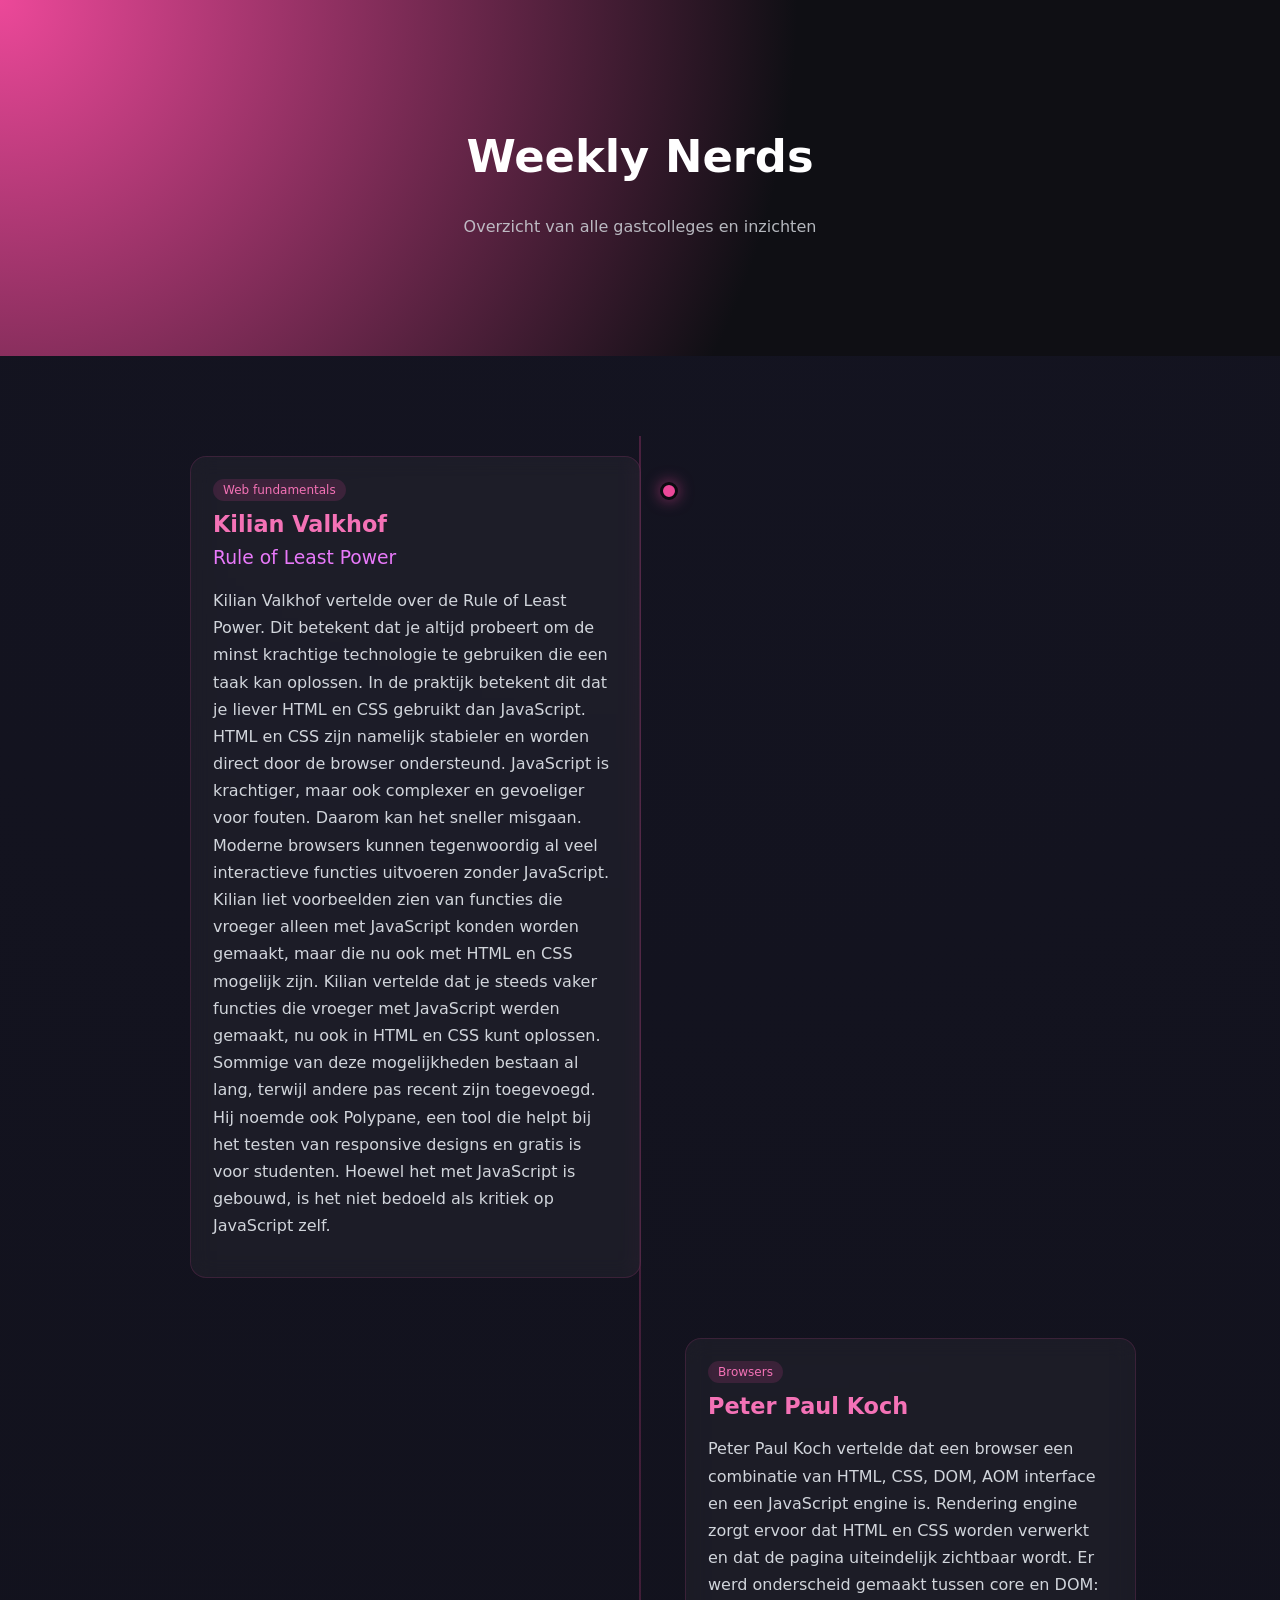
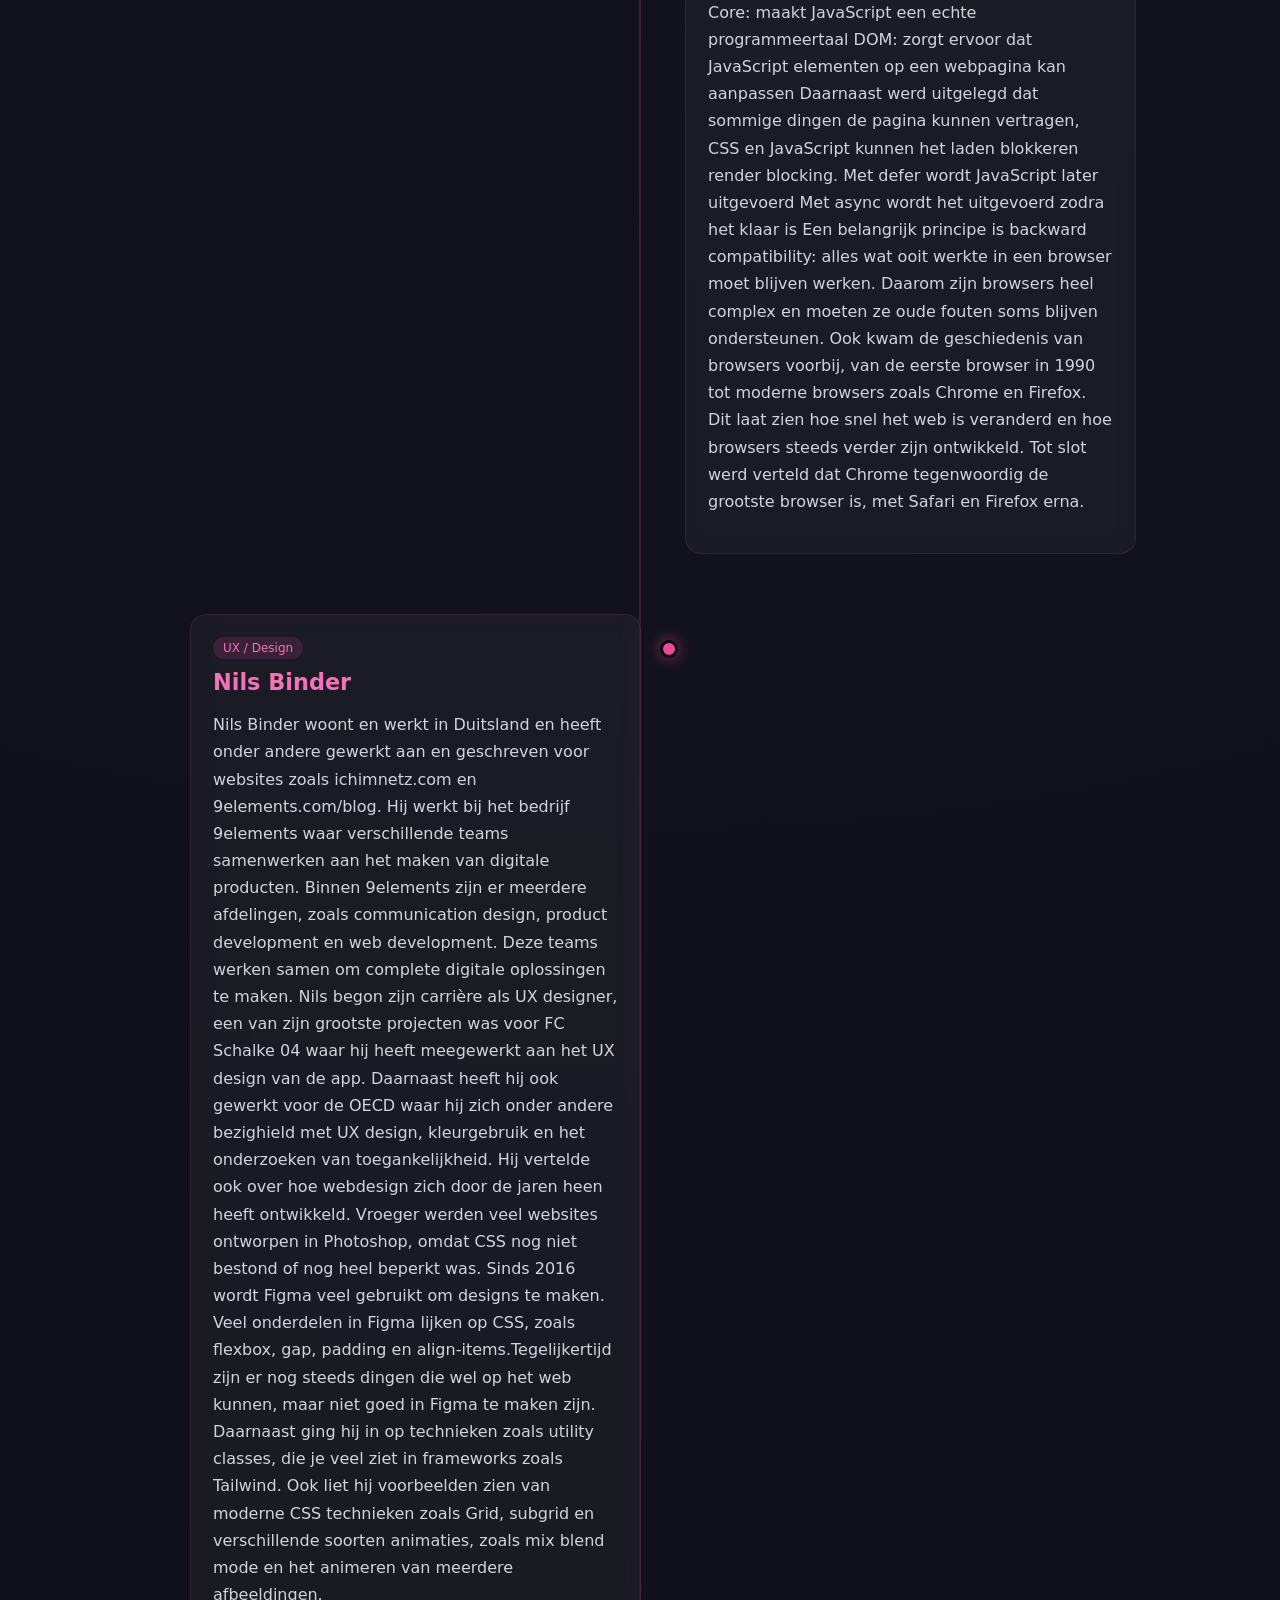
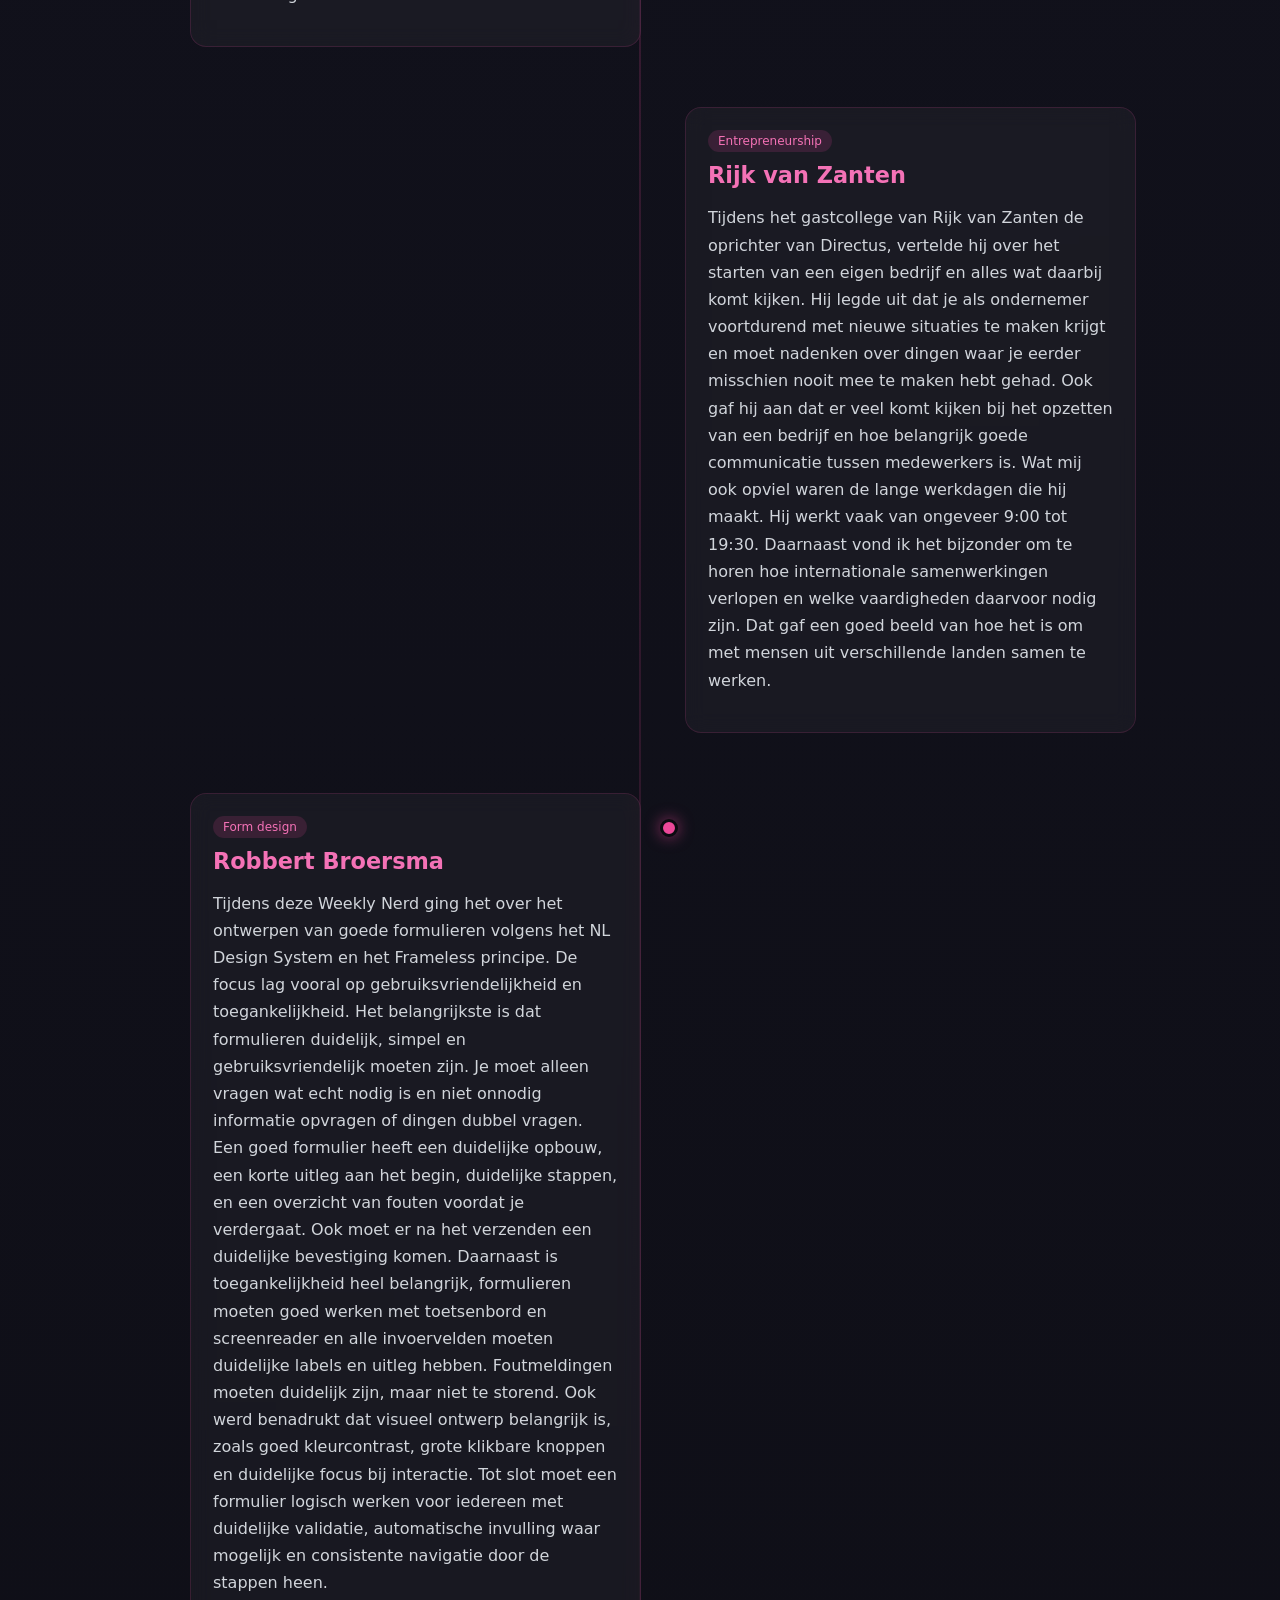
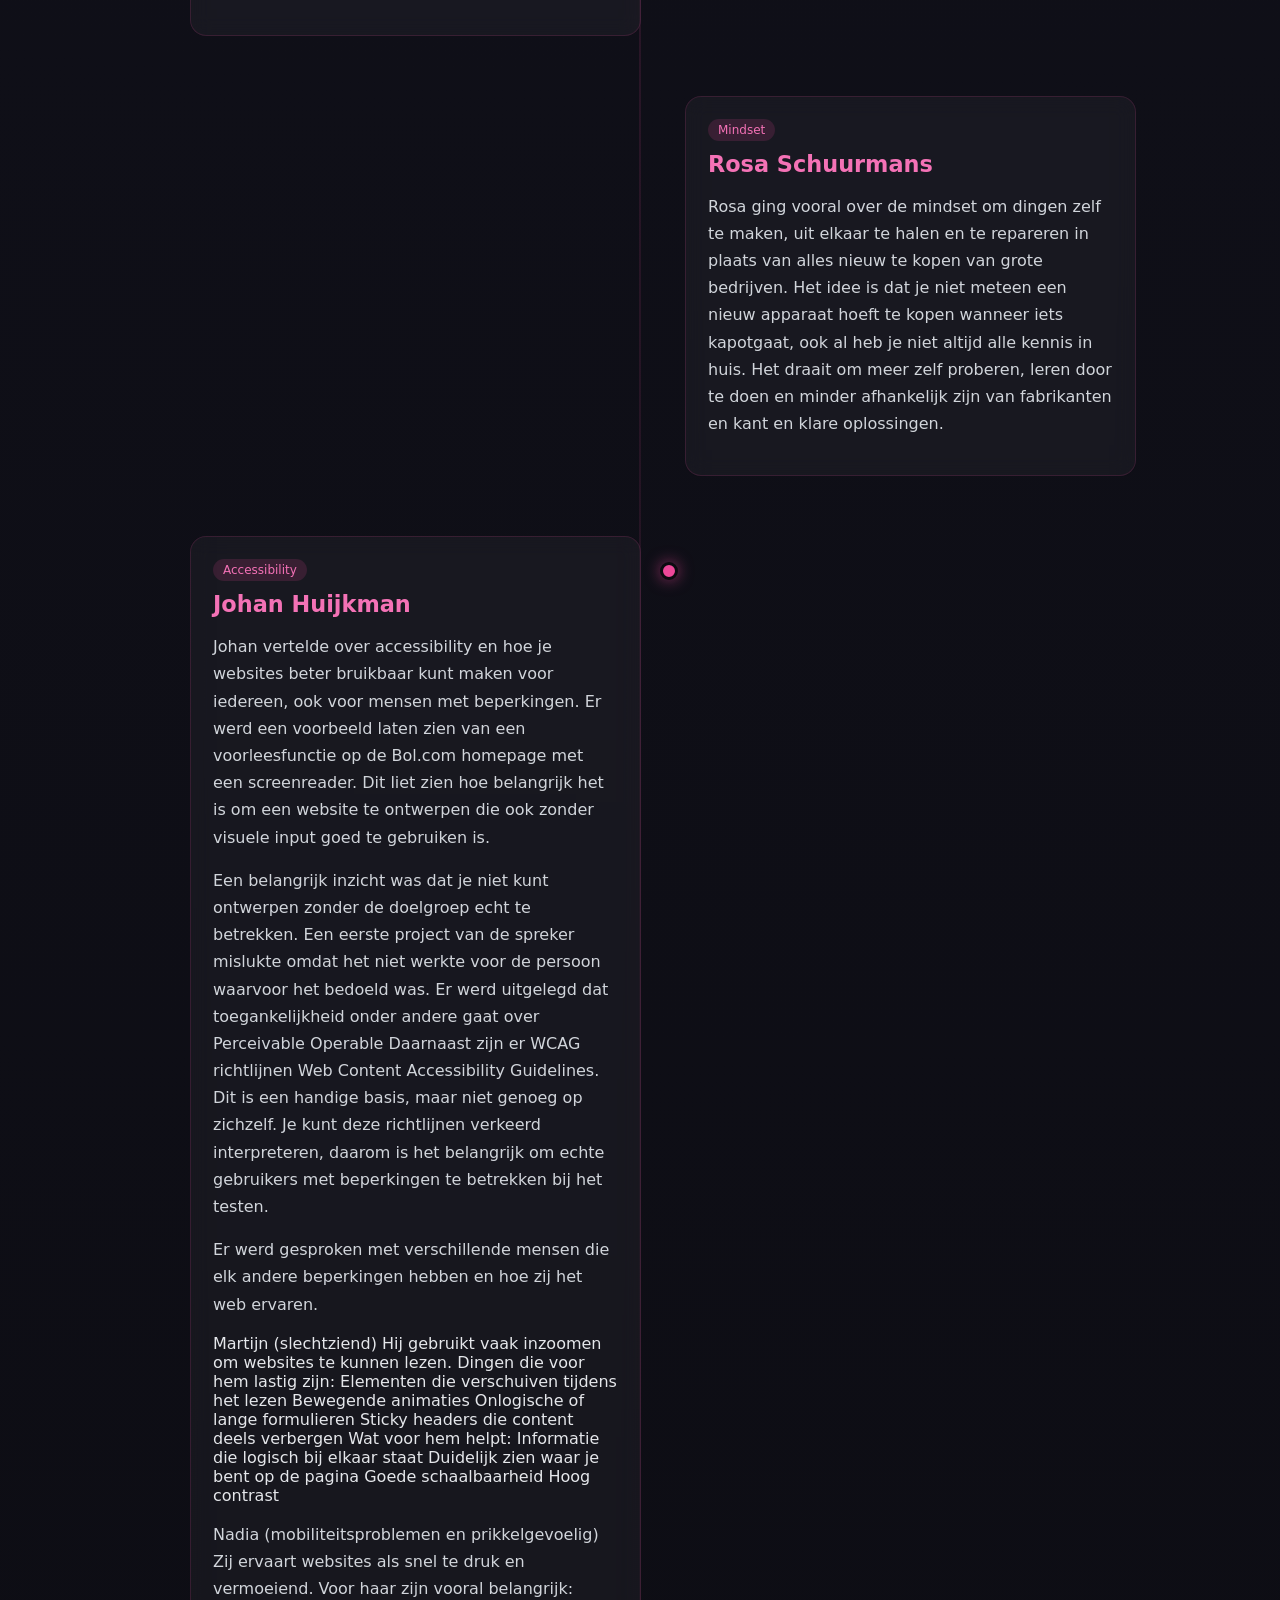
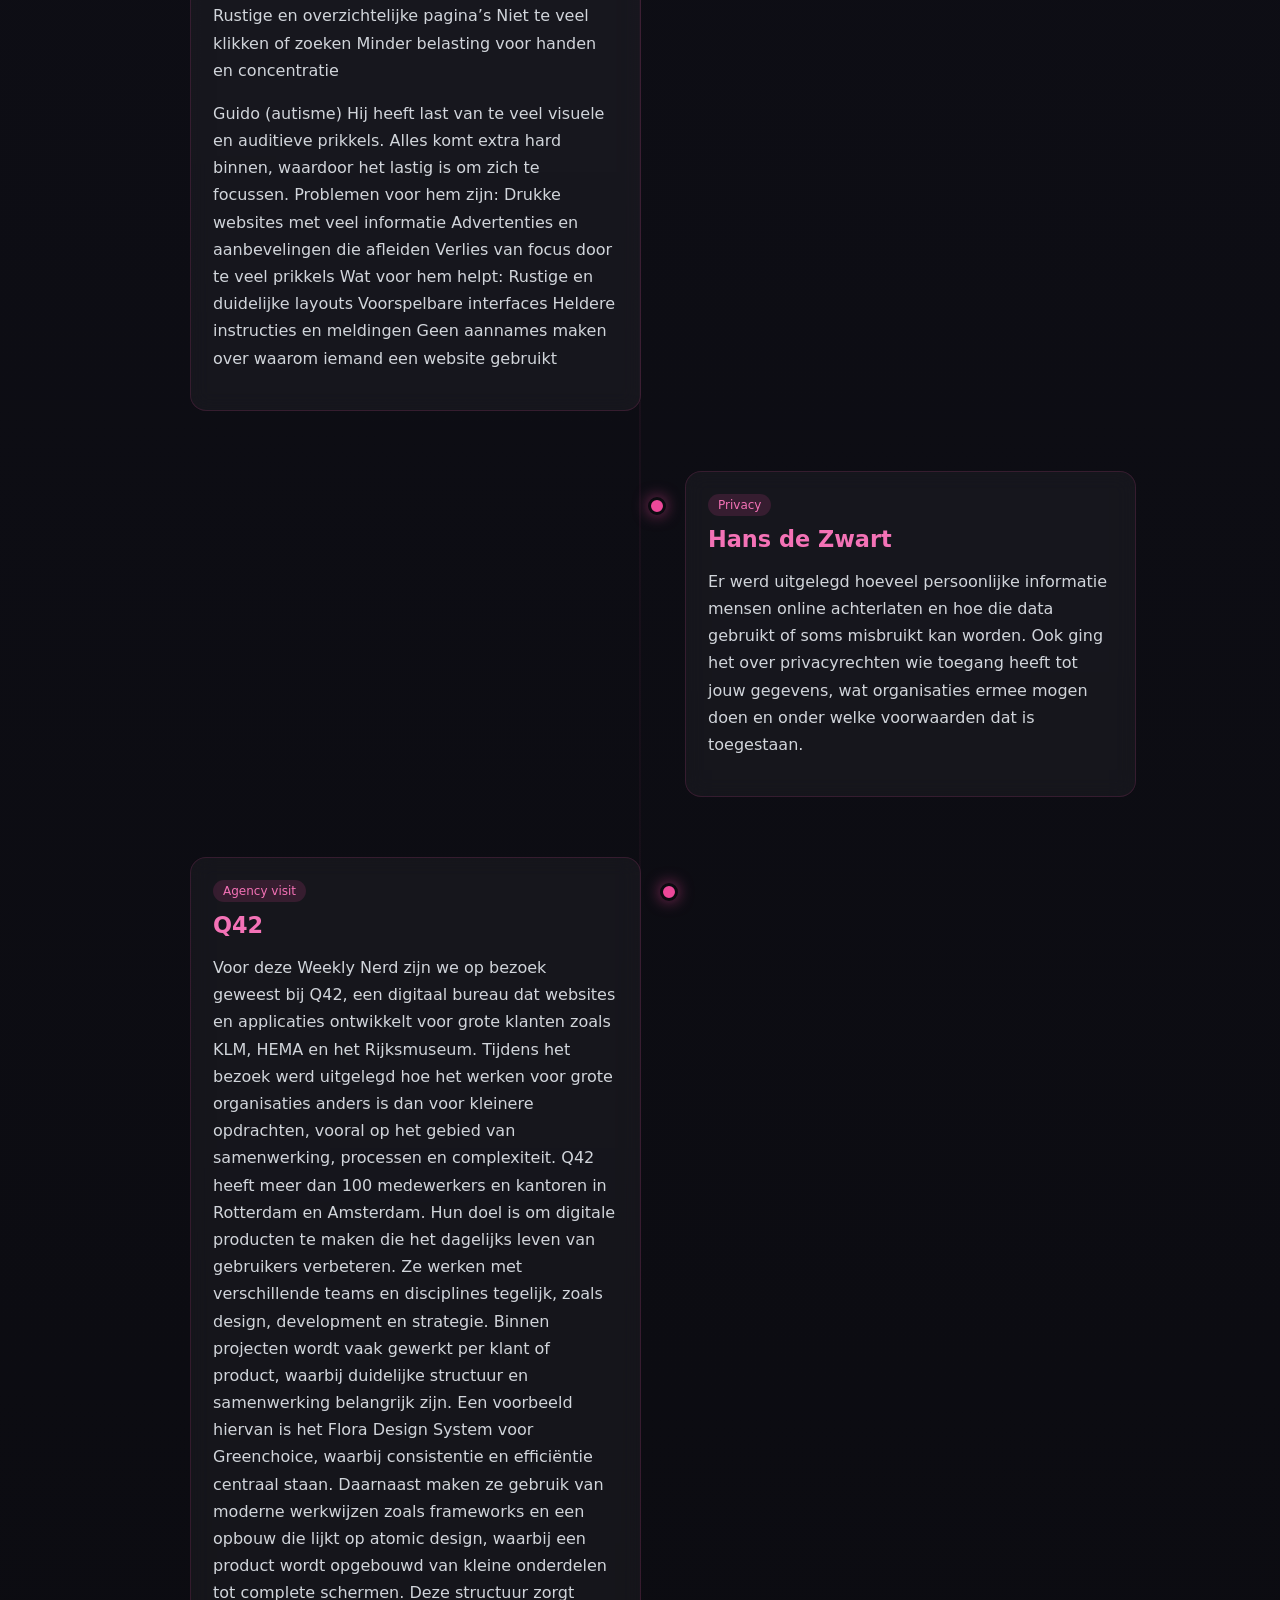
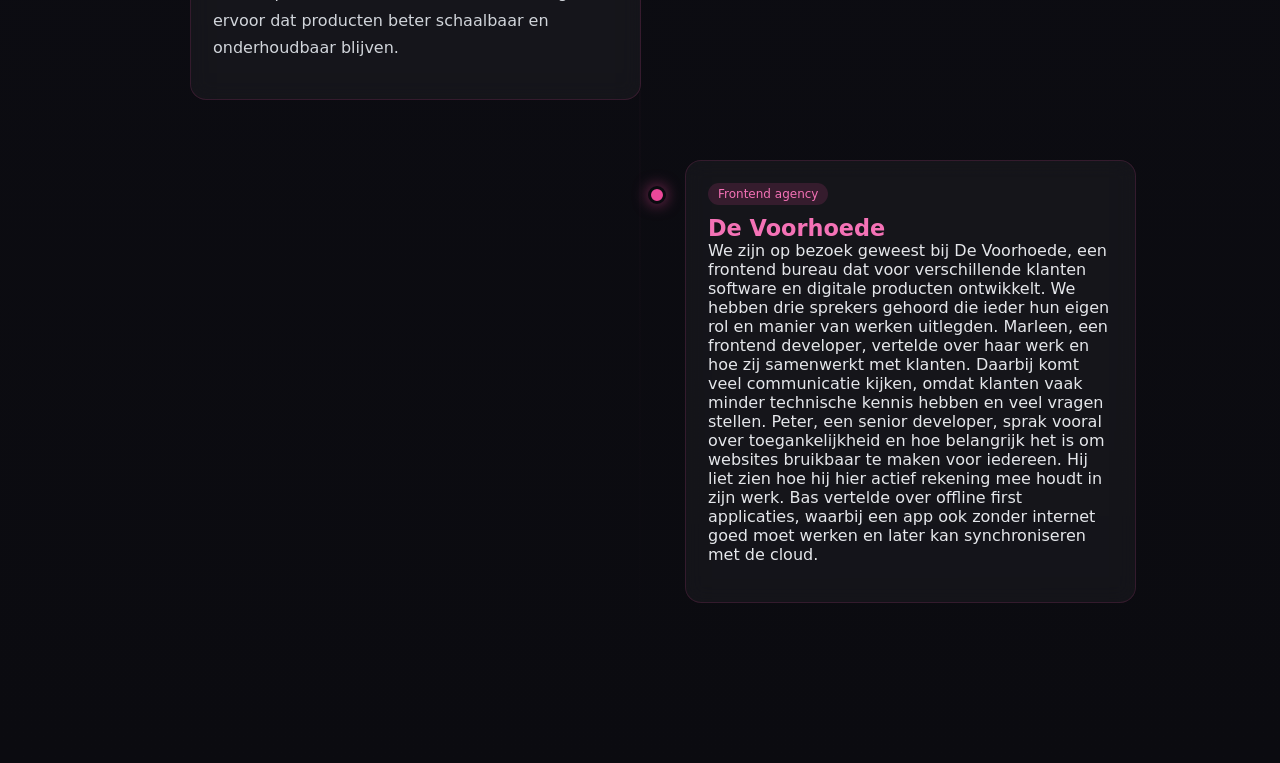
==== weeklynerds.html @ a2fa731a "Add files via upload" ====
<!DOCTYPE html>
<html lang="nl">

<head>
    <meta charset="UTF-8">
    <meta name="author" content="Aya Alnabelsi">
    <meta name="viewport" content="width=device-width, initial-scale=1.0">
    <title>Weekly Nerd</title>
    <link href="weeklynerd.css" rel="stylesheet">
</head>

<body>

    <header class="hero">
        <h1>Weekly Nerds</h1>
        <p>Overzicht van alle gastcolleges en inzichten</p>
    </header>

    <main>

        <section class="timeline">

            <article class="talk">
                <span class="tag">Web fundamentals</span>
                <h2>Kilian Valkhof</h2>
                <h3>Rule of Least Power</h3>
                <p>
                    Kilian Valkhof vertelde over de Rule of Least Power. Dit betekent

                    dat je altijd probeert om de minst krachtige technologie te gebruiken die een taak kan
                    oplossen. In de

                    praktijk betekent dit dat je liever HTML en CSS gebruikt dan JavaScript.



                    HTML en CSS zijn namelijk stabieler en worden direct door de browser ondersteund. JavaScript
                    is

                    krachtiger, maar ook complexer en gevoeliger voor fouten. Daarom kan het sneller misgaan.
                    Moderne

                    browsers kunnen tegenwoordig al veel interactieve functies uitvoeren zonder JavaScript.


                    Kilian liet voorbeelden zien van functies die vroeger alleen met JavaScript konden

                    worden gemaakt, maar die nu ook met HTML en CSS mogelijk zijn.


                    Kilian vertelde dat je steeds vaker functies die vroeger met JavaScript werden gemaakt, nu
                    ook in HTML

                    en CSS kunt oplossen. Sommige van deze mogelijkheden bestaan al lang, terwijl andere pas
                    recent zijn
                    toegevoegd.


                    Hij noemde ook Polypane, een tool die helpt bij het testen van responsive designs en gratis
                    is voor

                    studenten. Hoewel het met JavaScript is gebouwd, is het niet bedoeld als kritiek op
                    JavaScript zelf.
                </p>
            </article>

            <article class="talk">
                <span class="tag">Browsers</span>
                <h2>Peter Paul Koch</h2>
                <p>
                    Peter Paul Koch vertelde dat een browser een combinatie van HTML, CSS, DOM, AOM interface en
                    een
                    JavaScript engine is.

                    Rendering engine zorgt ervoor dat HTML en CSS worden verwerkt en dat de pagina uiteindelijk
                    zichtbaar
                    wordt.

                    Er werd onderscheid gemaakt tussen core en DOM:
                    Core: maakt JavaScript een echte programmeertaal
                    DOM: zorgt ervoor dat JavaScript elementen op een webpagina kan aanpassen


                    Daarnaast werd uitgelegd dat sommige dingen de pagina kunnen vertragen,
                    CSS en JavaScript kunnen het laden blokkeren render blocking.

                    Met defer wordt JavaScript later uitgevoerd

                    Met async wordt het uitgevoerd zodra het klaar is

                    Een belangrijk principe is backward compatibility: alles wat ooit werkte in een browser moet
                    blijven
                    werken. Daarom zijn browsers heel complex en moeten ze oude fouten soms blijven
                    ondersteunen.

                    Ook kwam de geschiedenis van browsers voorbij, van de eerste browser in 1990 tot moderne
                    browsers zoals
                    Chrome en Firefox. Dit laat zien hoe snel het web is veranderd en hoe browsers steeds verder
                    zijn
                    ontwikkeld.

                    Tot slot werd verteld dat Chrome tegenwoordig de grootste browser is, met Safari en Firefox
                    erna.
                </p>

        
            </article>

            <article class="talk">
                <span class="tag">UX / Design</span>
                <h2>Nils Binder</h2>

                <p>
                    Nils Binder woont en werkt in Duitsland en heeft onder andere gewerkt aan en geschreven voor
                    websites
                    zoals ichimnetz.com en 9elements.com/blog. Hij werkt bij het bedrijf 9elements waar
                    verschillende teams
                    samenwerken aan het maken van digitale producten.

                    Binnen 9elements zijn er meerdere afdelingen, zoals communication design, product
                    development en web
                    development. Deze teams werken samen om complete digitale oplossingen te maken.

                    Nils begon zijn carrière als UX designer, een van zijn grootste projecten was voor FC
                    Schalke 04 waar
                    hij heeft meegewerkt aan het UX design van de app. Daarnaast heeft hij ook gewerkt voor de
                    OECD waar
                    hij zich onder andere bezighield met UX design, kleurgebruik en het onderzoeken van
                    toegankelijkheid.

                    Hij vertelde ook over hoe webdesign zich door de jaren heen heeft ontwikkeld. Vroeger werden
                    veel
                    websites ontworpen in Photoshop, omdat CSS nog niet bestond of nog heel beperkt was.

                    Sinds 2016 wordt Figma veel gebruikt om designs te maken. Veel onderdelen in Figma lijken op
                    CSS, zoals
                    flexbox, gap, padding en align-items.Tegelijkertijd zijn er nog steeds dingen die wel op het
                    web
                    kunnen, maar niet goed in Figma te maken zijn.

                    Daarnaast ging hij in op technieken zoals utility classes, die je veel ziet in frameworks
                    zoals
                    Tailwind. Ook liet hij voorbeelden zien van moderne CSS technieken zoals Grid, subgrid en
                    verschillende
                    soorten animaties, zoals mix blend mode en het animeren van meerdere afbeeldingen.
                </p>
            </article>

            <article class="talk">
                <span class="tag">Entrepreneurship</span>
                <h2>Rijk van Zanten</h2>
                <p>
                    Tijdens het gastcollege van Rijk van Zanten de oprichter van Directus, vertelde hij over het
                    starten
                    van een eigen bedrijf en alles wat daarbij komt kijken. Hij legde uit dat je als ondernemer
                    voortdurend
                    met nieuwe situaties te maken krijgt en moet nadenken over dingen waar je eerder misschien
                    nooit mee te
                    maken hebt gehad. Ook gaf hij aan dat er veel komt kijken bij het opzetten van een bedrijf
                    en hoe
                    belangrijk goede communicatie tussen medewerkers is.

                    Wat mij ook opviel waren de lange werkdagen die hij maakt. Hij werkt vaak van ongeveer 9:00
                    tot 19:30.
                    Daarnaast vond ik het bijzonder om te horen hoe internationale samenwerkingen verlopen en
                    welke
                    vaardigheden daarvoor nodig zijn. Dat gaf een goed beeld van hoe het is om met mensen uit
                    verschillende
                    landen samen te werken.
                </p>

        
            </article>

            <article class="talk">
                <span class="tag">Form design</span>
                <h2>Robbert Broersma</h2>

                <p>
                    Tijdens deze Weekly Nerd ging het over het ontwerpen van goede formulieren volgens het NL
                    Design System
                    en het Frameless principe. De focus lag vooral op gebruiksvriendelijkheid en
                    toegankelijkheid.


                    Het belangrijkste is dat formulieren duidelijk, simpel en gebruiksvriendelijk moeten zijn.
                    Je moet
                    alleen vragen wat echt nodig is en niet onnodig informatie opvragen of dingen dubbel vragen.

                    Een goed formulier heeft een duidelijke opbouw, een korte uitleg aan het begin, duidelijke
                    stappen, en
                    een overzicht van fouten voordat je verdergaat. Ook moet er na het verzenden een duidelijke
                    bevestiging
                    komen.

                    Daarnaast is toegankelijkheid heel belangrijk, formulieren moeten goed werken met
                    toetsenbord en
                    screenreader en alle invoervelden moeten duidelijke labels en uitleg hebben. Foutmeldingen
                    moeten
                    duidelijk zijn, maar niet te storend.

                    Ook werd benadrukt dat visueel ontwerp belangrijk is, zoals goed kleurcontrast, grote
                    klikbare knoppen
                    en duidelijke focus bij interactie.

                    Tot slot moet een formulier logisch werken voor iedereen met duidelijke validatie,
                    automatische
                    invulling waar mogelijk en consistente navigatie door de stappen heen.

                </p>

        
            </article>

            <article class="talk">
                <span class="tag">Mindset</span>
                <h2>Rosa Schuurmans</h2>
                <p>
                    Rosa ging vooral over de mindset om dingen zelf te maken, uit elkaar te halen en te
                    repareren in plaats
                    van alles nieuw te kopen van grote bedrijven. Het idee is dat je niet meteen een nieuw
                    apparaat hoeft te
                    kopen wanneer iets kapotgaat, ook al heb je niet altijd alle kennis in huis.

                    Het draait om meer zelf proberen, leren door te doen en minder afhankelijk zijn van
                    fabrikanten en
                    kant en klare oplossingen.
                </p>

        
            </article>

            <article class="talk">
                <span class="tag">Accessibility</span>
                <h2>Johan Huijkman</h2>
                <p>
                    Johan vertelde over accessibility en hoe je websites beter bruikbaar kunt
                    maken voor iedereen, ook voor mensen met beperkingen.

                    Er werd een voorbeeld laten zien van een voorleesfunctie op de Bol.com homepage met een
                    screenreader.

                    Dit liet zien hoe belangrijk het is om een website te ontwerpen die ook zonder visuele input
                    goed te
                    gebruiken is.
                <p>
                    Een belangrijk inzicht was dat je niet kunt ontwerpen zonder de doelgroep echt te betrekken.
                    Een eerste
                    project van de spreker mislukte omdat het niet werkte voor de persoon waarvoor het bedoeld
                    was.


                    Er werd uitgelegd dat toegankelijkheid onder andere gaat over
                    Perceivable
                    Operable
                    Daarnaast zijn er WCAG richtlijnen Web Content Accessibility Guidelines. Dit is een handige
                    basis,
                    maar niet genoeg op zichzelf. Je kunt deze richtlijnen verkeerd interpreteren, daarom is het
                    belangrijk
                    om echte gebruikers met beperkingen te betrekken bij het testen.
                </p>

                <p>
                    Er werd gesproken met verschillende mensen die elk andere beperkingen hebben en hoe zij het
                    web ervaren.

                </p>


                Martijn (slechtziend)
                Hij gebruikt vaak inzoomen om websites te kunnen lezen. Dingen die voor hem lastig zijn:
                Elementen die verschuiven tijdens het lezen
                Bewegende animaties
                Onlogische of lange formulieren
                Sticky headers die content deels verbergen

                Wat voor hem helpt:
                Informatie die logisch bij elkaar staat
                Duidelijk zien waar je bent op de pagina
                Goede schaalbaarheid
                Hoog contrast
                </p>

                <p>
                    Nadia (mobiliteitsproblemen en prikkelgevoelig)
                    Zij ervaart websites als snel te druk en vermoeiend. Voor haar zijn vooral belangrijk:
                    Rustige en overzichtelijke pagina’s
                    Niet te veel klikken of zoeken
                    Minder belasting voor handen en concentratie
                </p>
                <p>
                    Guido (autisme)
                    Hij heeft last van te veel visuele en auditieve prikkels. Alles komt extra hard binnen,
                    waardoor het
                    lastig is om zich te focussen.
                    Problemen voor hem zijn:
                    Drukke websites met veel informatie
                    Advertenties en aanbevelingen die afleiden
                    Verlies van focus door te veel prikkels
                    Wat voor hem helpt:
                    Rustige en duidelijke layouts
                    Voorspelbare interfaces
                    Heldere instructies en meldingen
                    Geen aannames maken over waarom iemand een website gebruikt
                </p>
            </article>

            <article class="talk">
                <span class="tag">Privacy</span>
                <h2>Hans de Zwart</h2>
                <p>
                    Er werd uitgelegd hoeveel persoonlijke informatie mensen online achterlaten en hoe die data
                    gebruikt of
                    soms misbruikt kan worden.

                    Ook ging het over privacyrechten wie toegang heeft tot jouw gegevens, wat organisaties ermee
                    mogen doen
                    en onder welke voorwaarden dat is toegestaan.
                </p>

             
            </article>

            <article class="talk">
                <span class="tag">Agency visit</span>
                <h2>Q42</h2>
                <p>
                    Voor deze Weekly Nerd zijn we op bezoek geweest bij Q42, een digitaal bureau dat websites en
                    applicaties
                    ontwikkelt voor grote klanten zoals KLM, HEMA en het Rijksmuseum. Tijdens het bezoek werd
                    uitgelegd hoe
                    het werken voor grote organisaties anders is dan voor kleinere opdrachten, vooral op het
                    gebied van
                    samenwerking, processen en complexiteit.

                    Q42 heeft meer dan 100 medewerkers en kantoren in Rotterdam en Amsterdam. Hun doel is om
                    digitale
                    producten te maken die het dagelijks leven van gebruikers verbeteren.

                    Ze werken met verschillende teams en disciplines tegelijk, zoals design, development en
                    strategie.
                    Binnen projecten wordt vaak gewerkt per klant of product, waarbij duidelijke structuur en
                    samenwerking
                    belangrijk zijn. Een voorbeeld hiervan is het Flora Design System voor Greenchoice, waarbij
                    consistentie
                    en efficiëntie centraal staan.

                    Daarnaast maken ze gebruik van moderne werkwijzen zoals frameworks en een opbouw die lijkt
                    op atomic
                    design, waarbij een product wordt opgebouwd van kleine onderdelen tot complete schermen.
                    Deze structuur
                    zorgt ervoor dat producten beter schaalbaar en onderhoudbaar blijven.
                </p>

            </article>

            <article class="talk">
                <span class="tag">Frontend agency</span>
                <h2>De Voorhoede</h2>
                We zijn op bezoek geweest bij De Voorhoede, een frontend bureau dat voor verschillende klanten
                software en digitale producten ontwikkelt.

                We hebben drie sprekers gehoord die ieder hun eigen rol en manier van werken uitlegden. Marleen,
                een frontend developer, vertelde over haar werk en hoe zij samenwerkt met klanten. Daarbij komt
                veel communicatie kijken, omdat klanten vaak minder technische kennis hebben en veel vragen
                stellen.

                Peter, een senior developer, sprak vooral over toegankelijkheid en hoe belangrijk het is om
                websites bruikbaar te maken voor iedereen. Hij liet zien hoe hij hier actief rekening mee houdt
                in zijn werk.

                Bas vertelde over offline first applicaties, waarbij een app ook zonder internet goed moet
                werken en later kan synchroniseren met de cloud.
                </p>

            
            </article>

        </section>

    </main>

</body>

</html>
---- weeklynerd.css ----
/* ========== BASE RESET ========== */
body {
    margin: 0;
    font-family: system-ui, sans-serif;

    /* 🔥 zelfde dark background als homepage */
    background: radial-gradient(circle at top, #141421, #0b0b10);
    color: #e5e7eb;
}

/* ========== HERO ========== */
.hero {
    text-align: center;
    padding: 100px 20px;

    /* 🔥 zelfde pink glow gradient */
    background: radial-gradient(circle at top left, #ec4899, #0f0f14 60%);
    color: white;
}

.hero h1 {
    font-size: 2.8rem;
}

.hero p {
    opacity: 0.85;
}

/* ========== TIMELINE WRAPPER ========== */
.timeline {
    position: relative;
    max-width: 900px;
    margin: 80px auto;
    padding: 20px;
}

/* centrale lijn (zelfde stijl als homepage) */
.timeline::before {
    content: "";
    position: absolute;
    left: 50%;
    top: 0;
    width: 2px;

    background: linear-gradient(#ec4899, transparent);
    transform: translateX(-50%);
    opacity: 0.25;

    height: 100%;
}

/* ========== TALK CARD ========== */
.talk {
    position: relative;
    width: 45%;
    padding: 22px;
    margin-bottom: 60px;

    /* 🔥 dark glass card */
    background: rgba(255, 255, 255, 0.04);
    border: 1px solid rgba(236, 72, 153, 0.15);
    border-radius: 16px;

    backdrop-filter: blur(10px);

    transition: transform 0.3s ease, box-shadow 0.3s ease;
}

/* hover effect (zelfde vibe als homepage cards) */
.talk:hover {
    transform: translateY(-8px) scale(1.01);
    box-shadow: 0 20px 50px rgba(236, 72, 153, 0.15);
}

/* links/rechts layout blijft */
.talk:nth-child(odd) {
    left: 0;
}

.talk:nth-child(even) {
    left: 55%;
}

/* ========== DOT OP TIMELINE ========== */
.talk::before {
    content: "";
    position: absolute;
    top: 25px;
    width: 12px;
    height: 12px;

    background: #ec4899;
    border-radius: 50%;
    border: 3px solid #0b0b10;
    box-shadow: 0 0 15px rgba(236, 72, 153, 0.6);
}

.talk:nth-child(odd)::before {
    right: -38px;
}

.talk:nth-child(even)::before {
    left: -38px;
}

/* ========== TAG ========== */
.tag {
    display: inline-block;
    font-size: 12px;
    padding: 4px 10px;

    border-radius: 999px;
    background: rgba(236, 72, 153, 0.15);
    color: #f472b6;

    margin-bottom: 10px;
}

/* ========== TITELS ========== */
h2 {
    margin: 0;
    color: #f472b6;
    font-size: 1.4rem;
}

h3 {
    margin-top: 10px;
    font-weight: 500;
    color: #e879f9;
}

/* ========== TEXT ========== */
p {
    color: #d1d5db;
    line-height: 1.7;
}
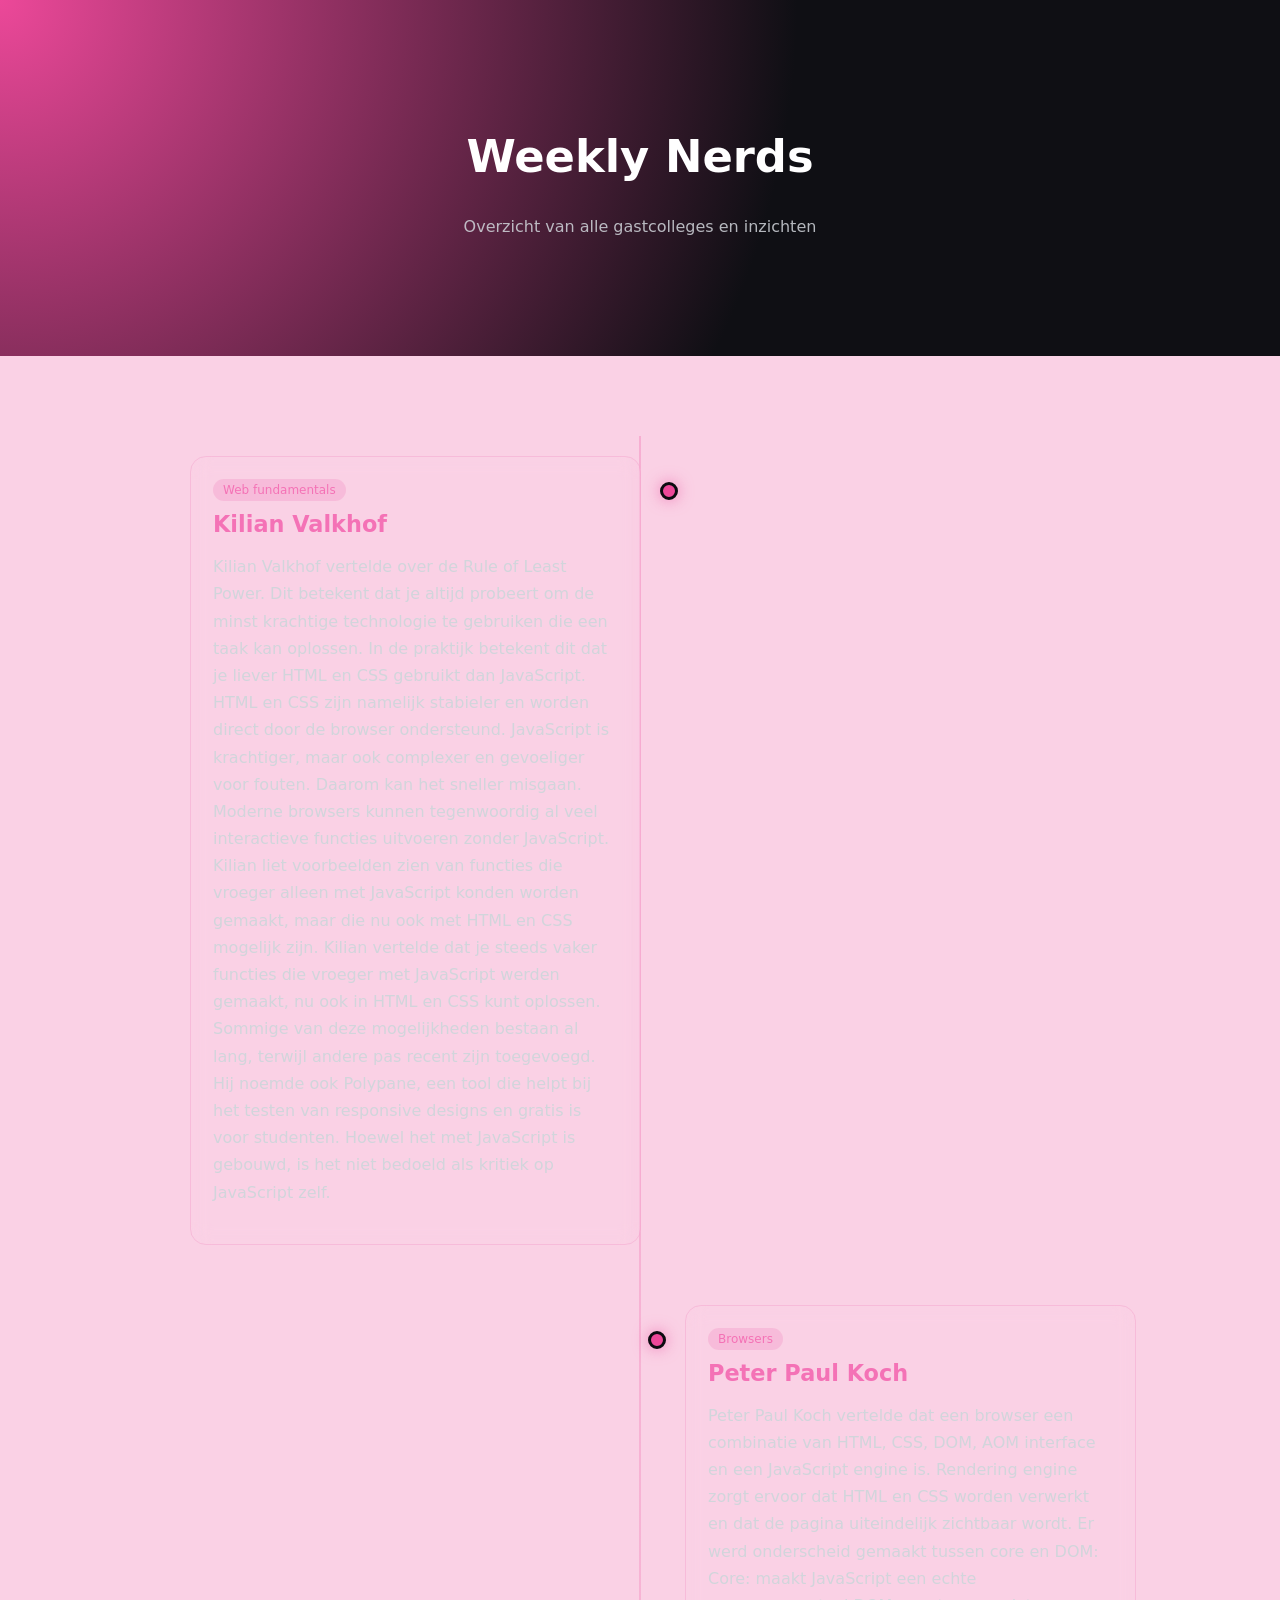
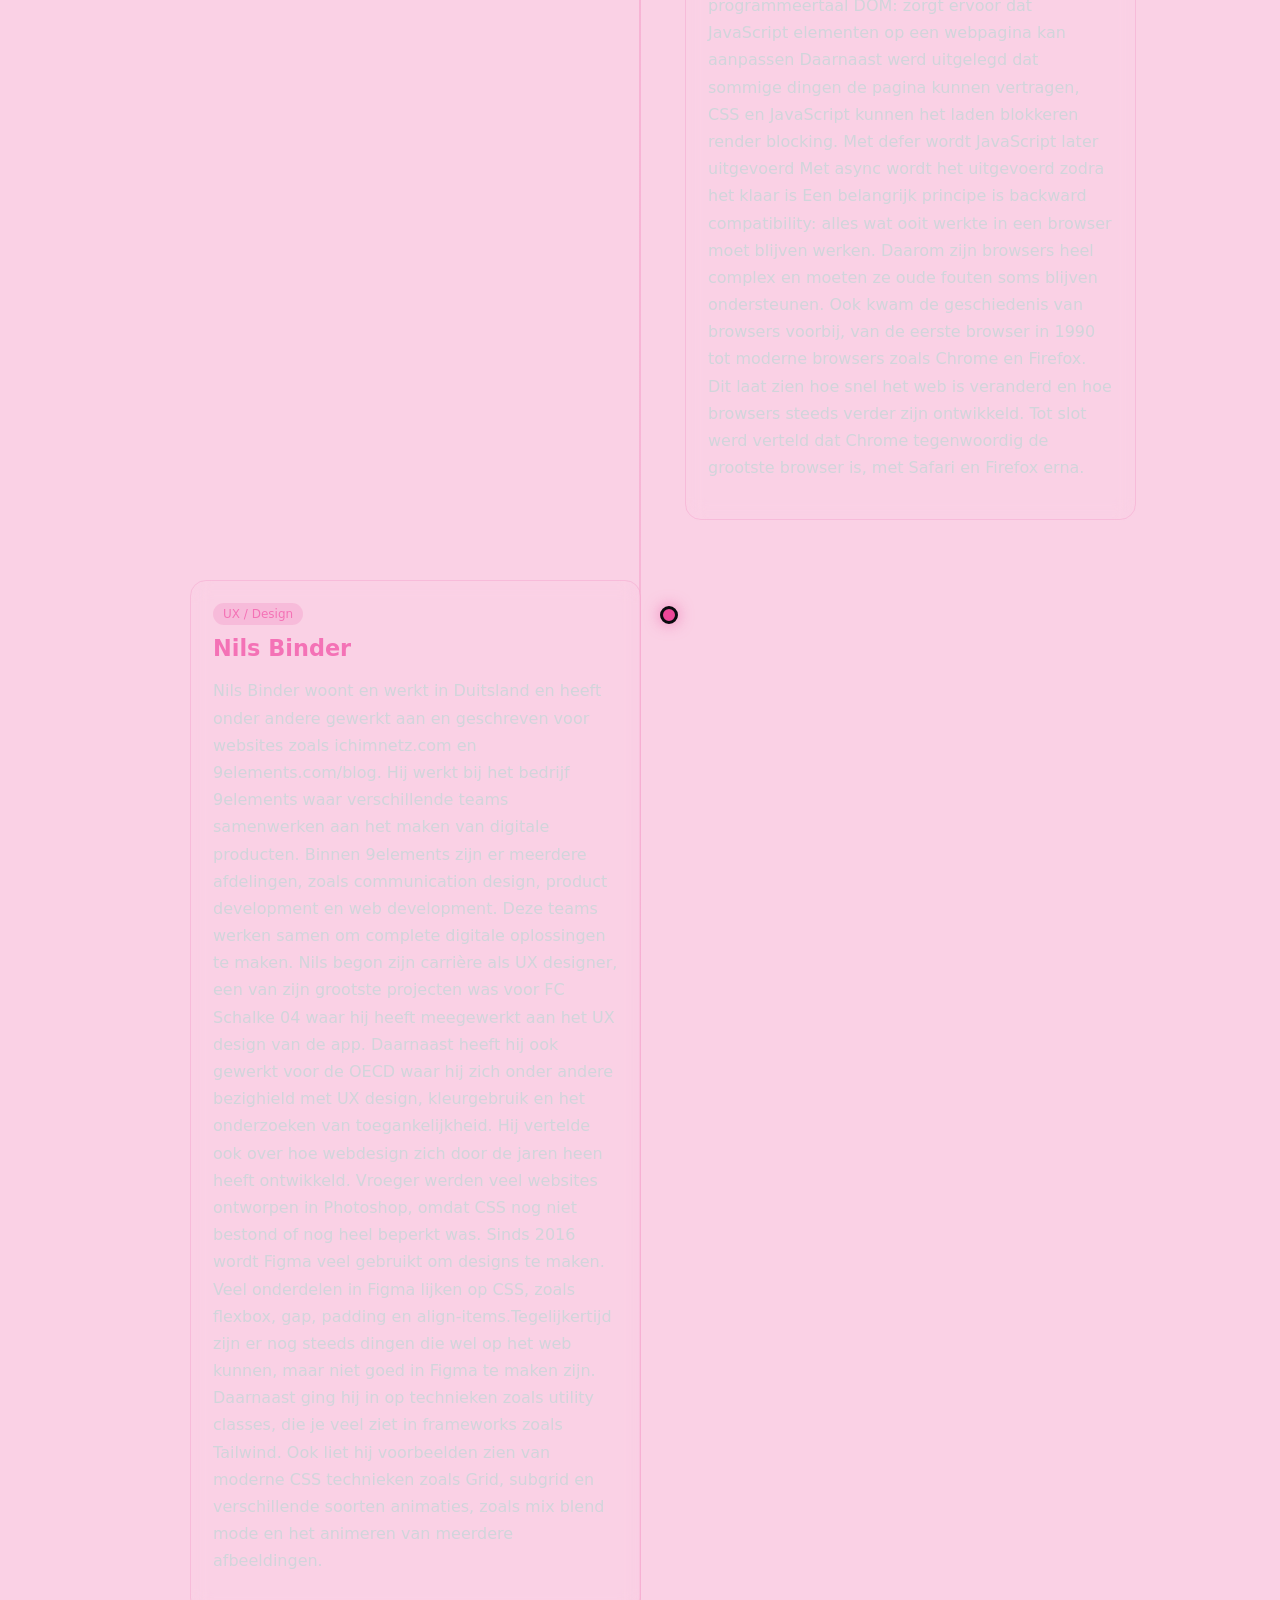
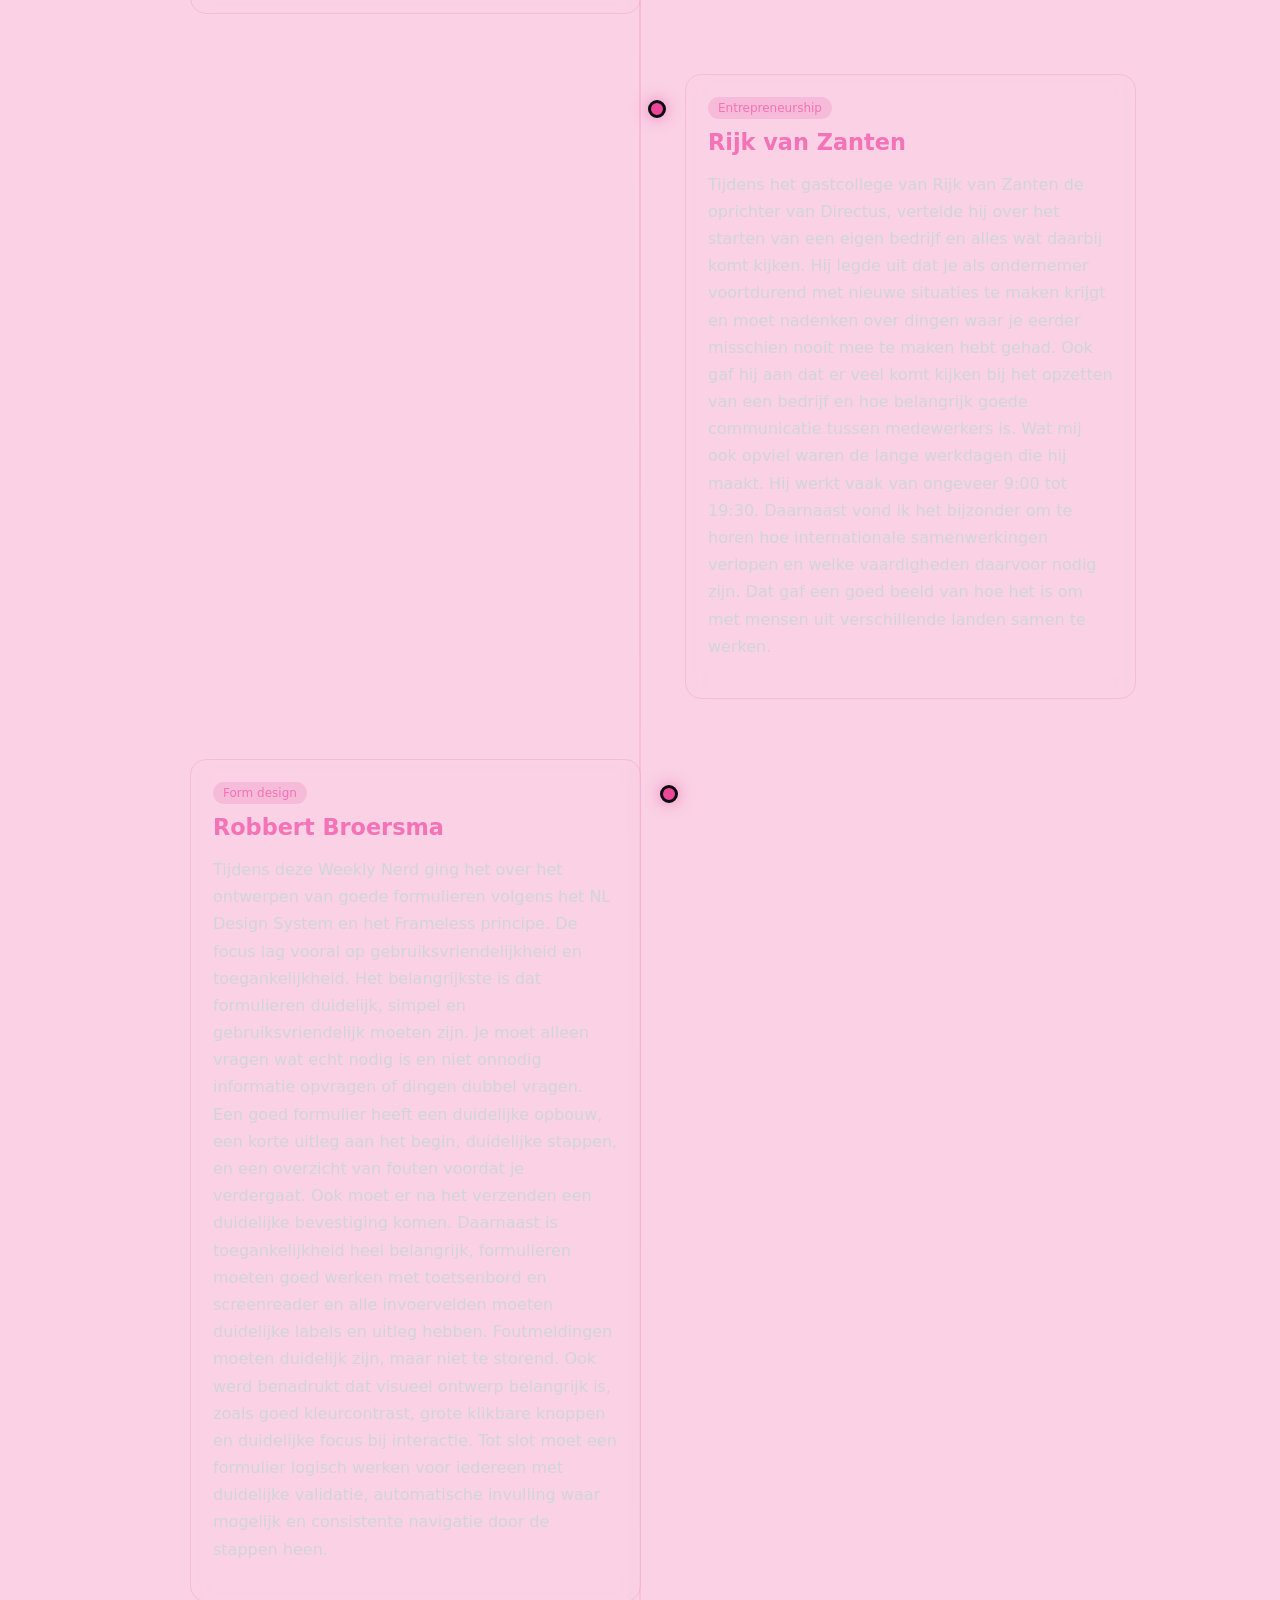
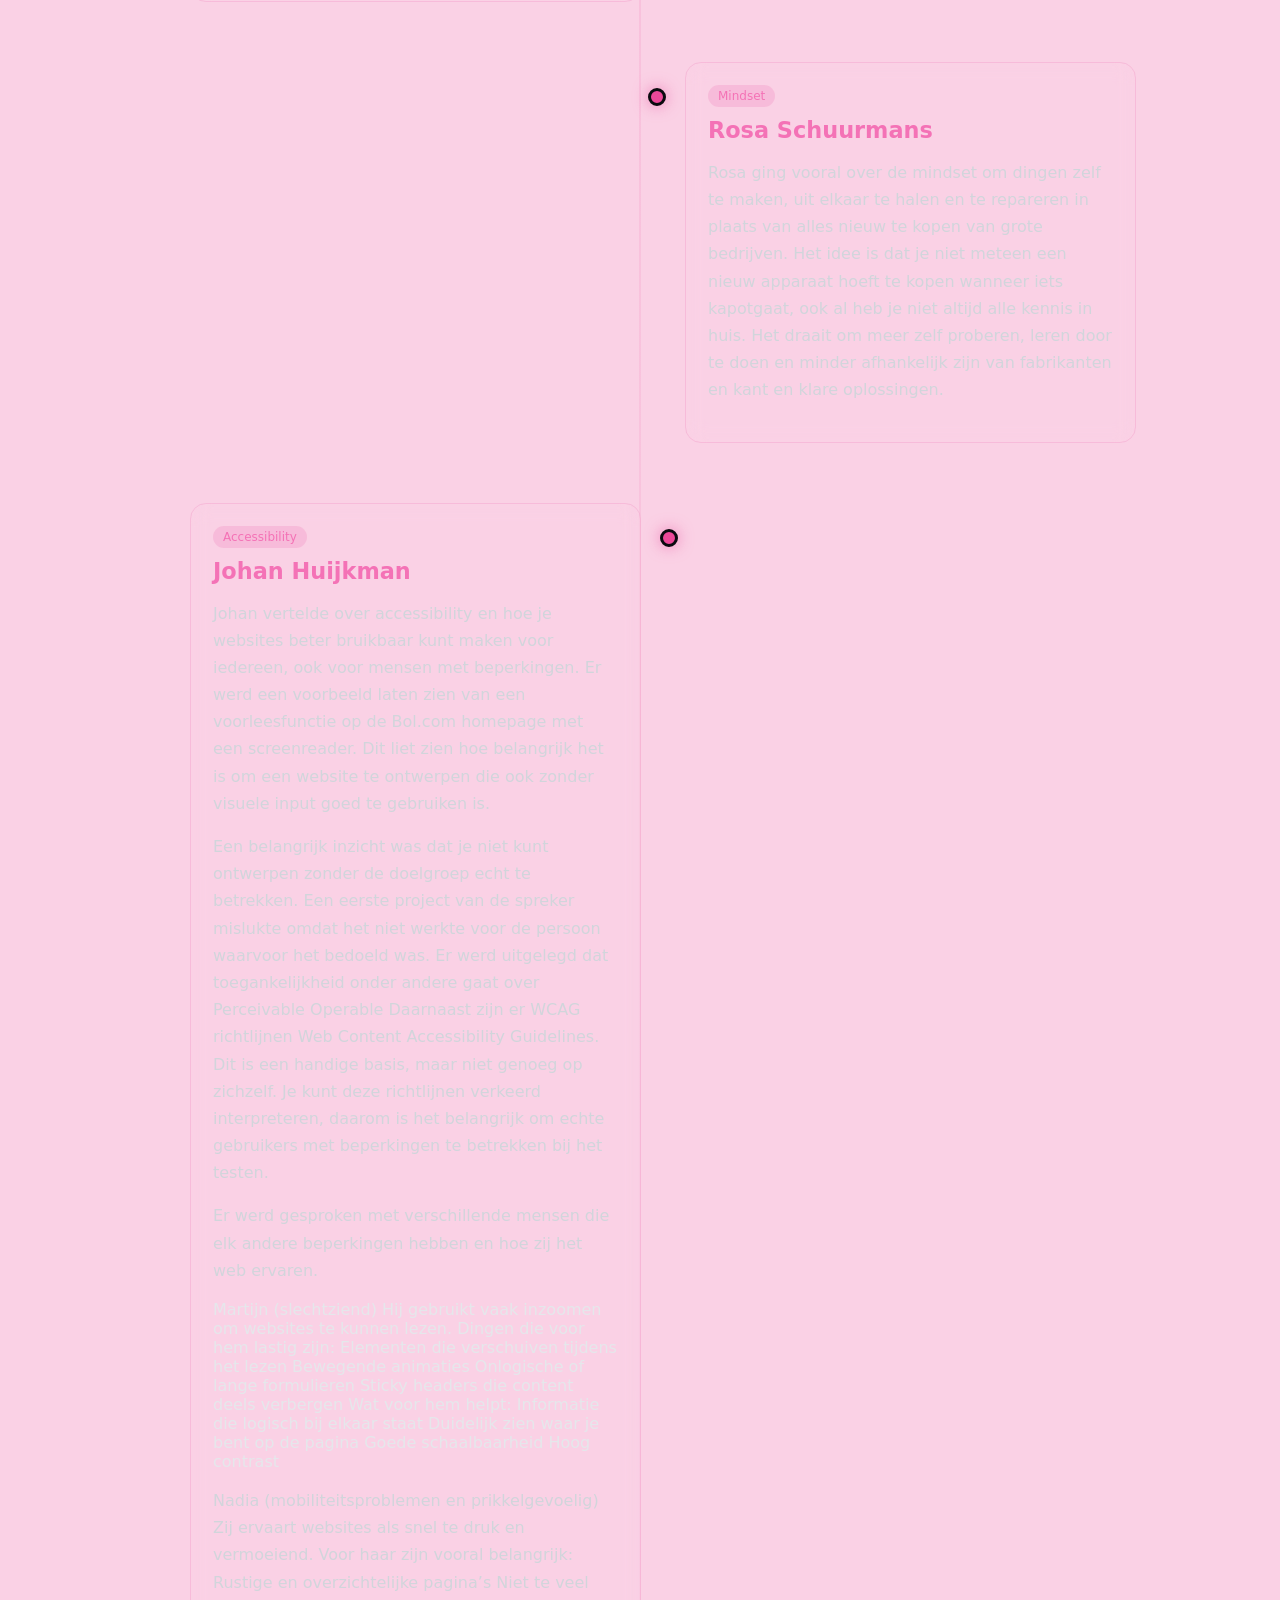
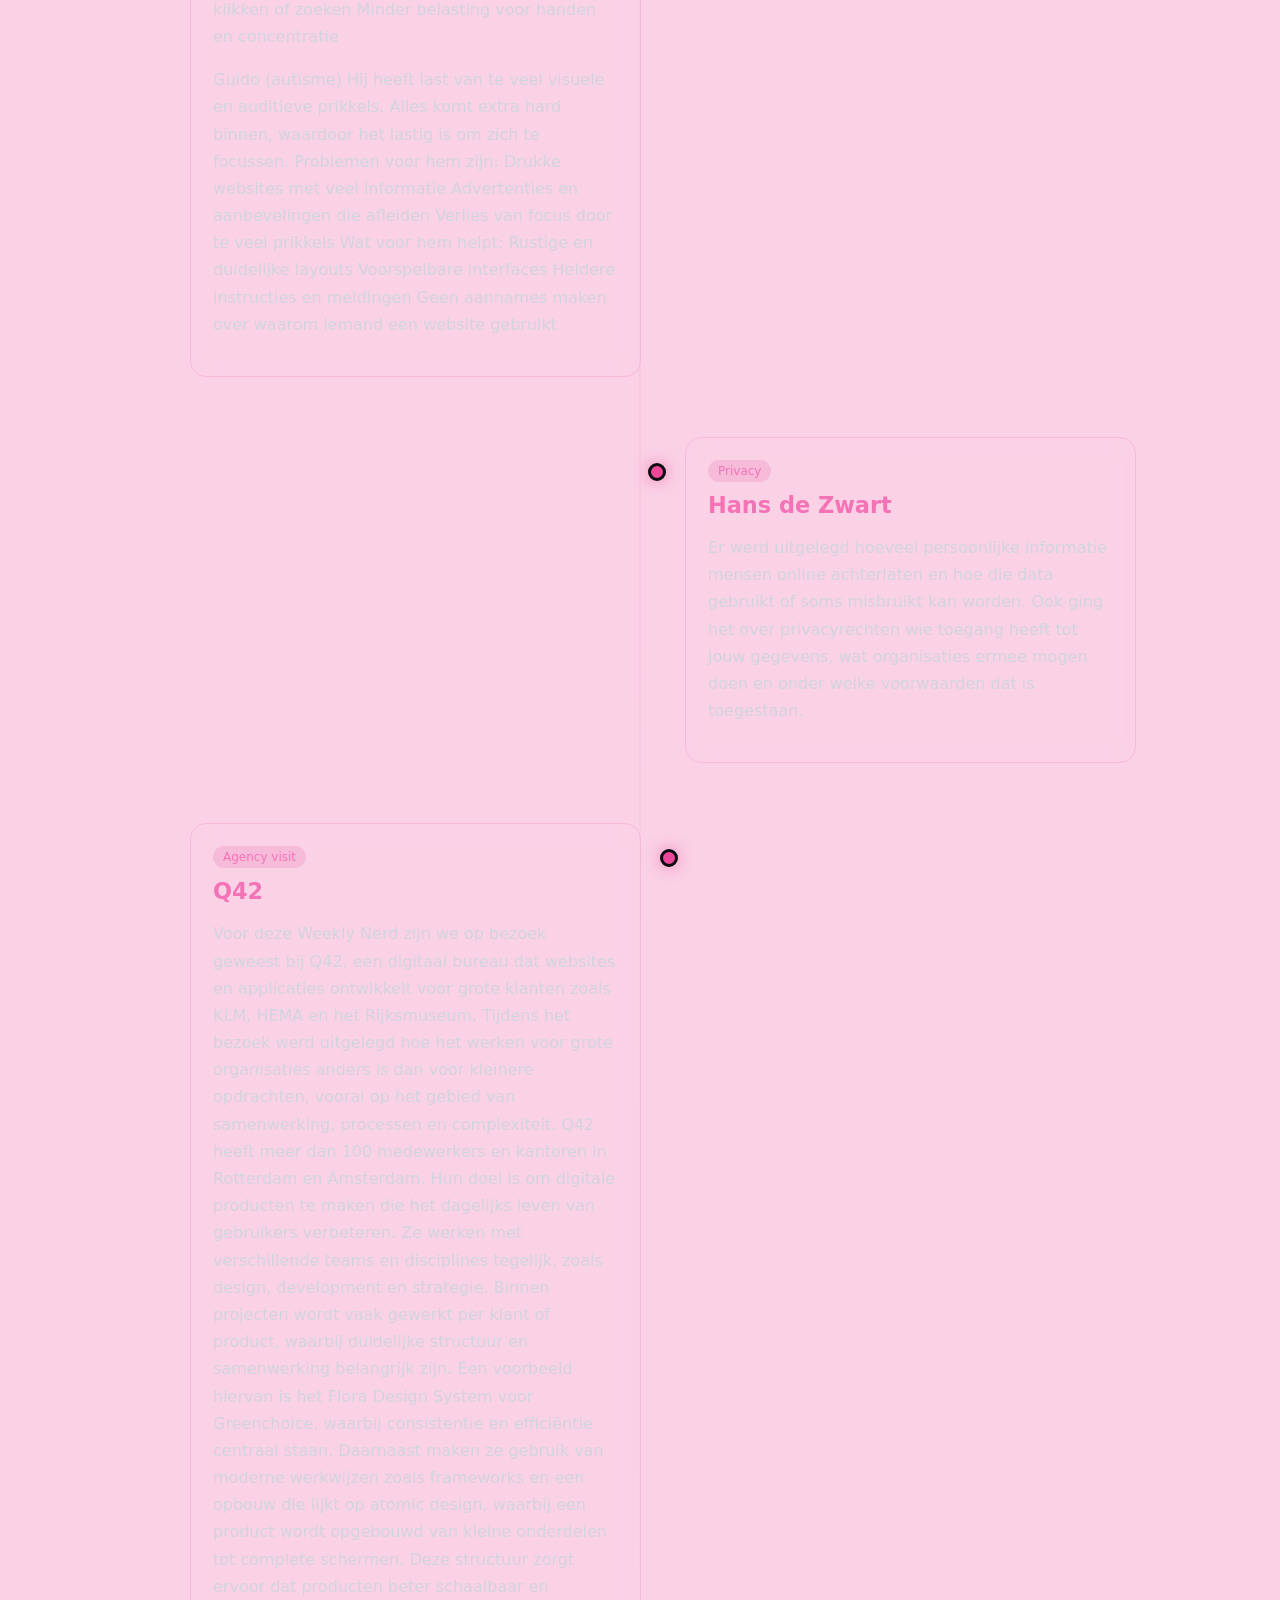
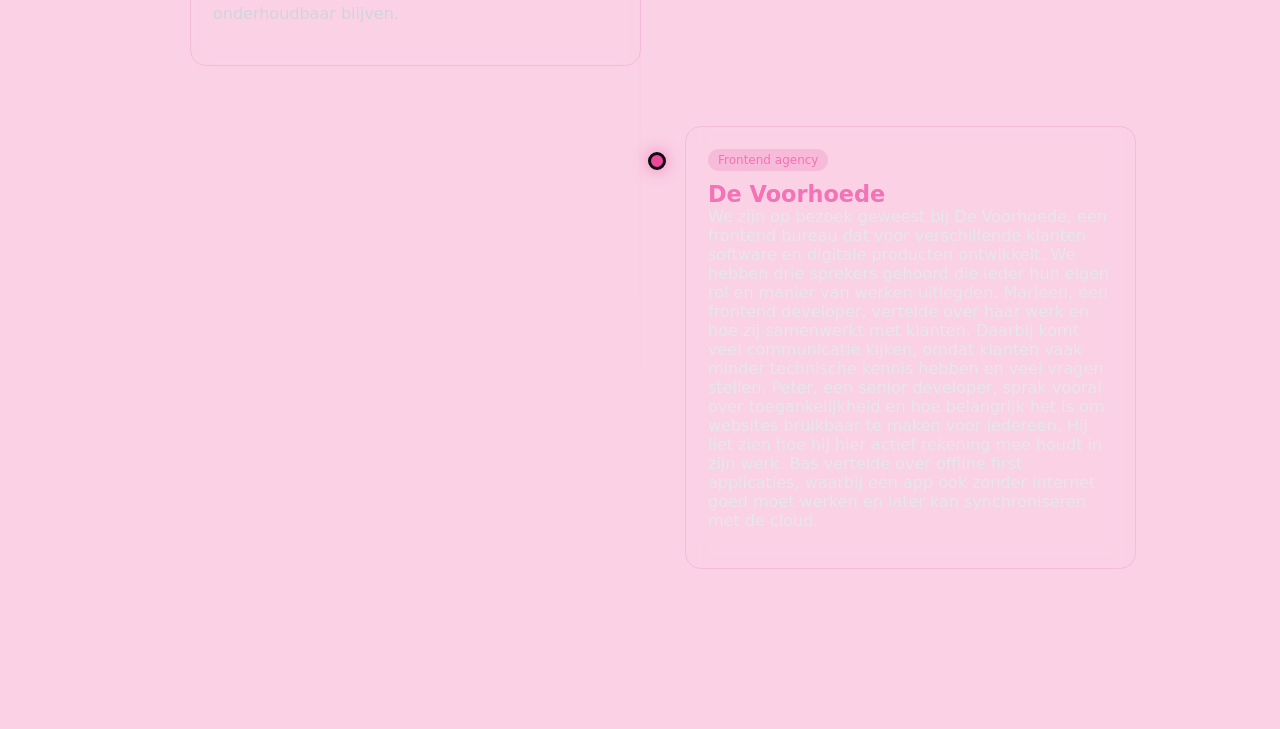
==== commit 784bd5bc: "Add files via upload" ====
--- a/weeklynerds.html
+++ b/weeklynerds.html
@@ -23,7 +23,6 @@
             <article class="talk">
                 <span class="tag">Web fundamentals</span>
                 <h2>Kilian Valkhof</h2>
-                <h3>Rule of Least Power</h3>
                 <p>
                     Kilian Valkhof vertelde over de Rule of Least Power. Dit betekent
 
--- a/weeklynerd.css
+++ b/weeklynerd.css
@@ -1,19 +1,22 @@
-/* ========== BASE RESET ========== */
+:root {
+    color-scheme: light dark;
+--background-color: light-dark( #ec489940, #0b0b10); 
+--font: light-dark (#0b0b10, white);
+--h2: light-dark( #0b0b10, #ec489914);
+--kleur: light-dark (#0b0b10,#ffffff0a );
+}
+
 body {
     margin: 0;
     font-family: system-ui, sans-serif;
-
-    /* 🔥 zelfde dark background als homepage */
-    background: radial-gradient(circle at top, #141421, #0b0b10);
+background-color: var(--background-color);
     color: #e5e7eb;
 }
 
-/* ========== HERO ========== */
 .hero {
     text-align: center;
     padding: 100px 20px;
 
-    /* 🔥 zelfde pink glow gradient */
     background: radial-gradient(circle at top left, #ec4899, #0f0f14 60%);
     color: white;
 }
@@ -26,7 +29,6 @@
     opacity: 0.85;
 }
 
-/* ========== TIMELINE WRAPPER ========== */
 .timeline {
     position: relative;
     max-width: 900px;
@@ -34,7 +36,6 @@
     padding: 20px;
 }
 
-/* centrale lijn (zelfde stijl als homepage) */
 .timeline::before {
     content: "";
     position: absolute;
@@ -45,19 +46,15 @@
     background: linear-gradient(#ec4899, transparent);
     transform: translateX(-50%);
     opacity: 0.25;
-
     height: 100%;
 }
 
-/* ========== TALK CARD ========== */
 .talk {
     position: relative;
     width: 45%;
     padding: 22px;
     margin-bottom: 60px;
 
-    /* 🔥 dark glass card */
-    background: rgba(255, 255, 255, 0.04);
     border: 1px solid rgba(236, 72, 153, 0.15);
     border-radius: 16px;
 
@@ -66,22 +63,19 @@
     transition: transform 0.3s ease, box-shadow 0.3s ease;
 }
 
-/* hover effect (zelfde vibe als homepage cards) */
 .talk:hover {
     transform: translateY(-8px) scale(1.01);
     box-shadow: 0 20px 50px rgba(236, 72, 153, 0.15);
 }
 
-/* links/rechts layout blijft */
 .talk:nth-child(odd) {
     left: 0;
 }
-
+/* chatgpt */
 .talk:nth-child(even) {
     left: 55%;
 }
 
-/* ========== DOT OP TIMELINE ========== */
 .talk::before {
     content: "";
     position: absolute;
@@ -98,12 +92,11 @@
 .talk:nth-child(odd)::before {
     right: -38px;
 }
-
+/* chatgpt */
 .talk:nth-child(even)::before {
     left: -38px;
 }
 
-/* ========== TAG ========== */
 .tag {
     display: inline-block;
     font-size: 12px;
@@ -116,7 +109,6 @@
     margin-bottom: 10px;
 }
 
-/* ========== TITELS ========== */
 h2 {
     margin: 0;
     color: #f472b6;
@@ -129,7 +121,6 @@
     color: #e879f9;
 }
 
-/* ========== TEXT ========== */
 p {
     color: #d1d5db;
     line-height: 1.7;
